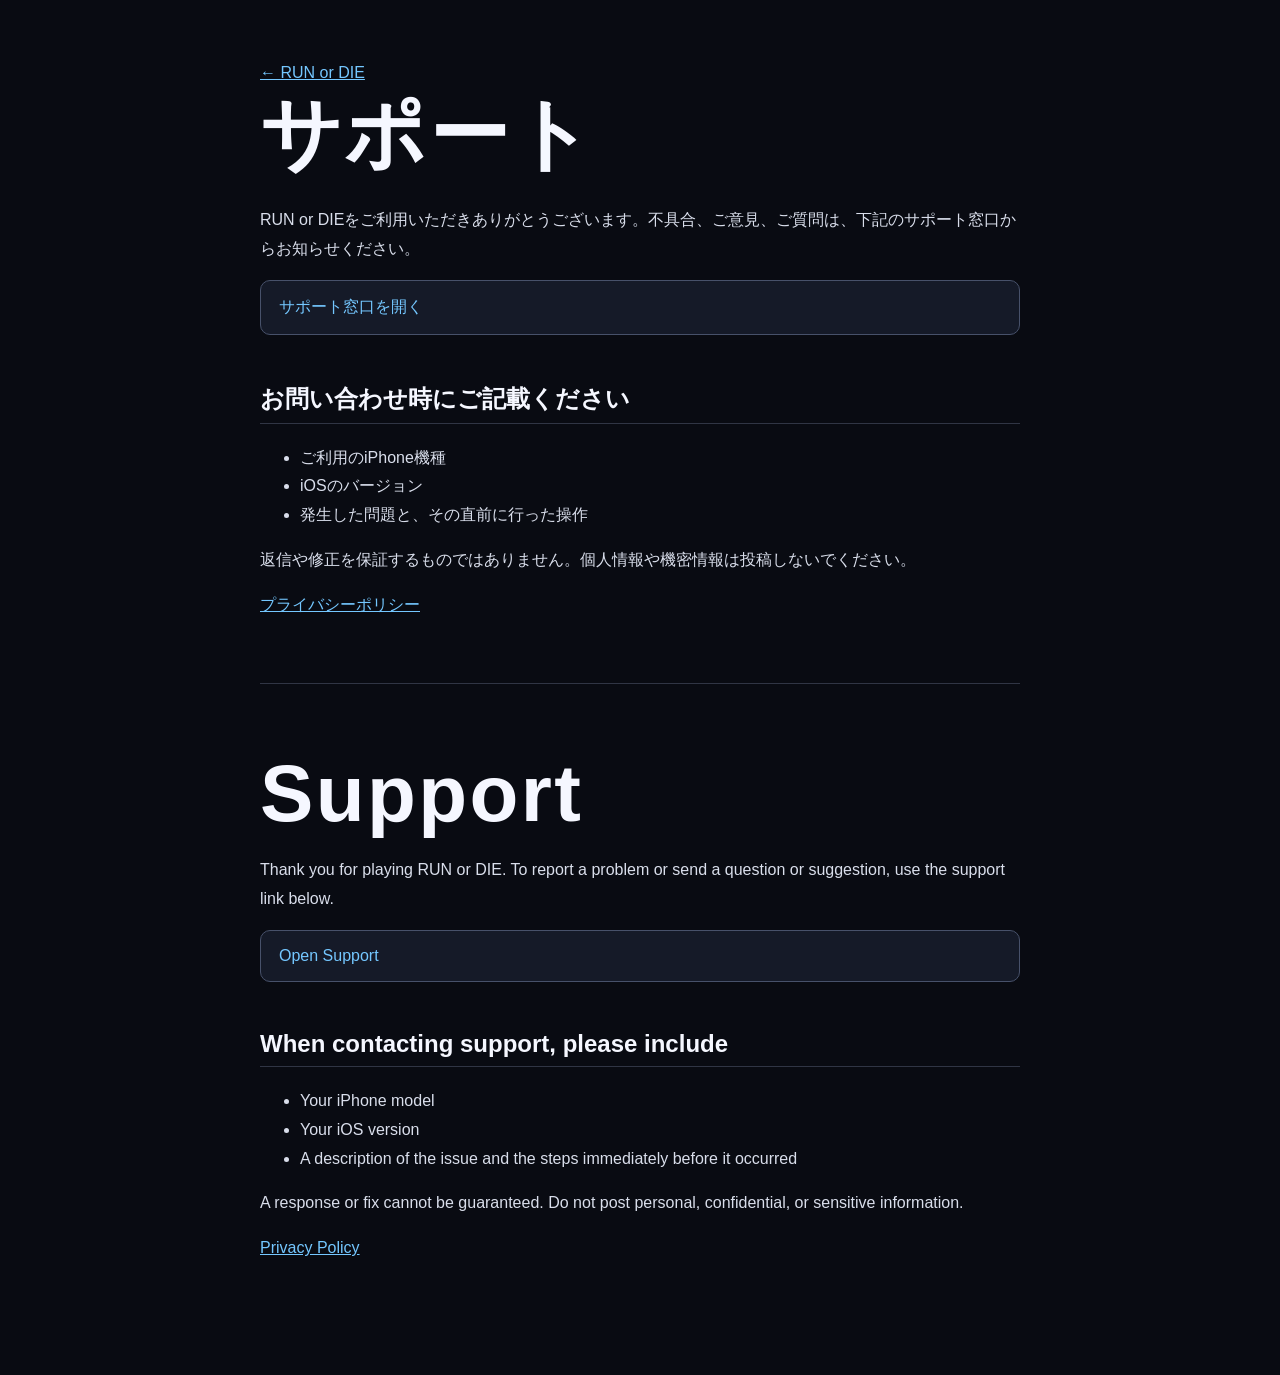
==== support/index.html @ a420f135 "Add bilingual privacy and support pages" ====
<!doctype html>
<html lang="ja">
<head>
  <meta charset="utf-8">
  <meta name="viewport" content="width=device-width, initial-scale=1">
  <title>サポート / Support | RUN or DIE</title>
  <link rel="stylesheet" href="../styles.css">
</head>
<body>
<main>
  <a href="../">← RUN or DIE</a>
  <h1>サポート</h1>
  <p>RUN or DIEをご利用いただきありがとうございます。不具合、ご意見、ご質問は、下記のサポート窓口からお知らせください。</p>
  <a class="button" href="https://github.com/weekend-llc/run-or-die/issues/new">サポート窓口を開く</a>

  <h2>お問い合わせ時にご記載ください</h2>
  <ul>
    <li>ご利用のiPhone機種</li>
    <li>iOSのバージョン</li>
    <li>発生した問題と、その直前に行った操作</li>
  </ul>
  <p>返信や修正を保証するものではありません。個人情報や機密情報は投稿しないでください。</p>
  <p><a href="../privacy-policy/">プライバシーポリシー</a></p>

  <hr>
  <section lang="en">
    <h1>Support</h1>
    <p>Thank you for playing RUN or DIE. To report a problem or send a question or suggestion, use the support link below.</p>
    <a class="button" href="https://github.com/weekend-llc/run-or-die/issues/new">Open Support</a>

    <h2>When contacting support, please include</h2>
    <ul>
      <li>Your iPhone model</li>
      <li>Your iOS version</li>
      <li>A description of the issue and the steps immediately before it occurred</li>
    </ul>
    <p>A response or fix cannot be guaranteed. Do not post personal, confidential, or sensitive information.</p>
    <p><a href="../privacy-policy/">Privacy Policy</a></p>
  </section>
</main>
</body>
</html>
---- styles.css ----
:root {
  color-scheme: dark;
  font-family: -apple-system, BlinkMacSystemFont, "Segoe UI", sans-serif;
  background: #090b12;
  color: #f5f7ff;
}
* { box-sizing: border-box; }
body { margin: 0; }
main { width: min(760px, calc(100% - 40px)); margin: 0 auto; padding: 64px 0 96px; }
h1 { margin: 0 0 16px; font-size: clamp(2.5rem, 9vw, 5rem); letter-spacing: .03em; }
h2 { margin-top: 48px; padding-bottom: 8px; border-bottom: 1px solid #303544; }
h3 { margin-top: 28px; }
p, li { color: #d9deeb; line-height: 1.8; }
.lead { font-size: 1.12rem; }
.meta { color: #9ca5b8; }
nav { display: grid; gap: 12px; margin-top: 36px; }
a { color: #74c7ff; }
nav a, .button { display: block; padding: 16px 18px; border: 1px solid #47516a; border-radius: 10px; text-decoration: none; background: #151a28; }
nav a:hover, .button:hover { background: #20283a; }
hr { margin: 64px 0; border: 0; border-top: 1px solid #303544; }
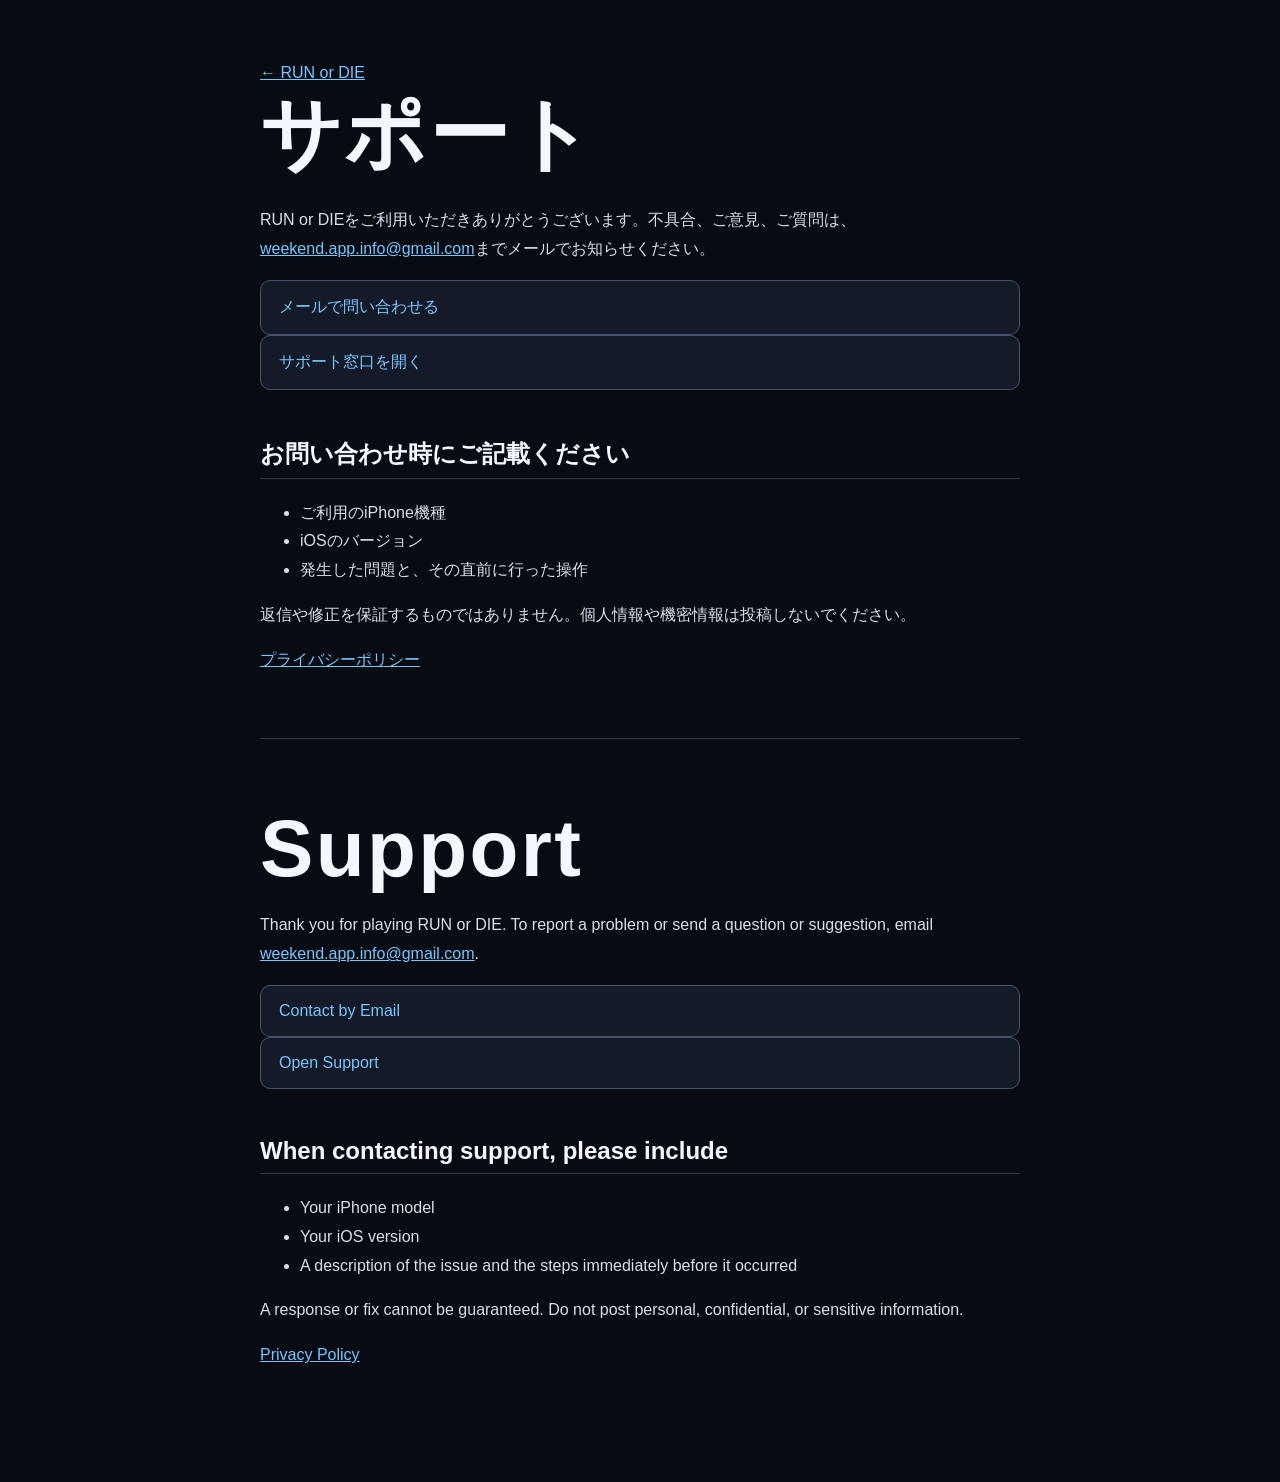
==== commit 217eec9a: "Add support email" ====
--- a/support/index.html
+++ b/support/index.html
@@ -10,7 +10,8 @@
 <main>
   <a href="../">← RUN or DIE</a>
   <h1>サポート</h1>
-  <p>RUN or DIEをご利用いただきありがとうございます。不具合、ご意見、ご質問は、下記のサポート窓口からお知らせください。</p>
+  <p>RUN or DIEをご利用いただきありがとうございます。不具合、ご意見、ご質問は、<a href="mailto:weekend.app.info@gmail.com">weekend.app.info@gmail.com</a>までメールでお知らせください。</p>
+  <a class="button" href="mailto:weekend.app.info@gmail.com?subject=RUN%20or%20DIE%20Support">メールで問い合わせる</a>
   <a class="button" href="https://github.com/weekend-llc/run-or-die/issues/new">サポート窓口を開く</a>
 
   <h2>お問い合わせ時にご記載ください</h2>
@@ -25,7 +26,8 @@
   <hr>
   <section lang="en">
     <h1>Support</h1>
-    <p>Thank you for playing RUN or DIE. To report a problem or send a question or suggestion, use the support link below.</p>
+    <p>Thank you for playing RUN or DIE. To report a problem or send a question or suggestion, email <a href="mailto:weekend.app.info@gmail.com">weekend.app.info@gmail.com</a>.</p>
+    <a class="button" href="mailto:weekend.app.info@gmail.com?subject=RUN%20or%20DIE%20Support">Contact by Email</a>
     <a class="button" href="https://github.com/weekend-llc/run-or-die/issues/new">Open Support</a>
 
     <h2>When contacting support, please include</h2>
